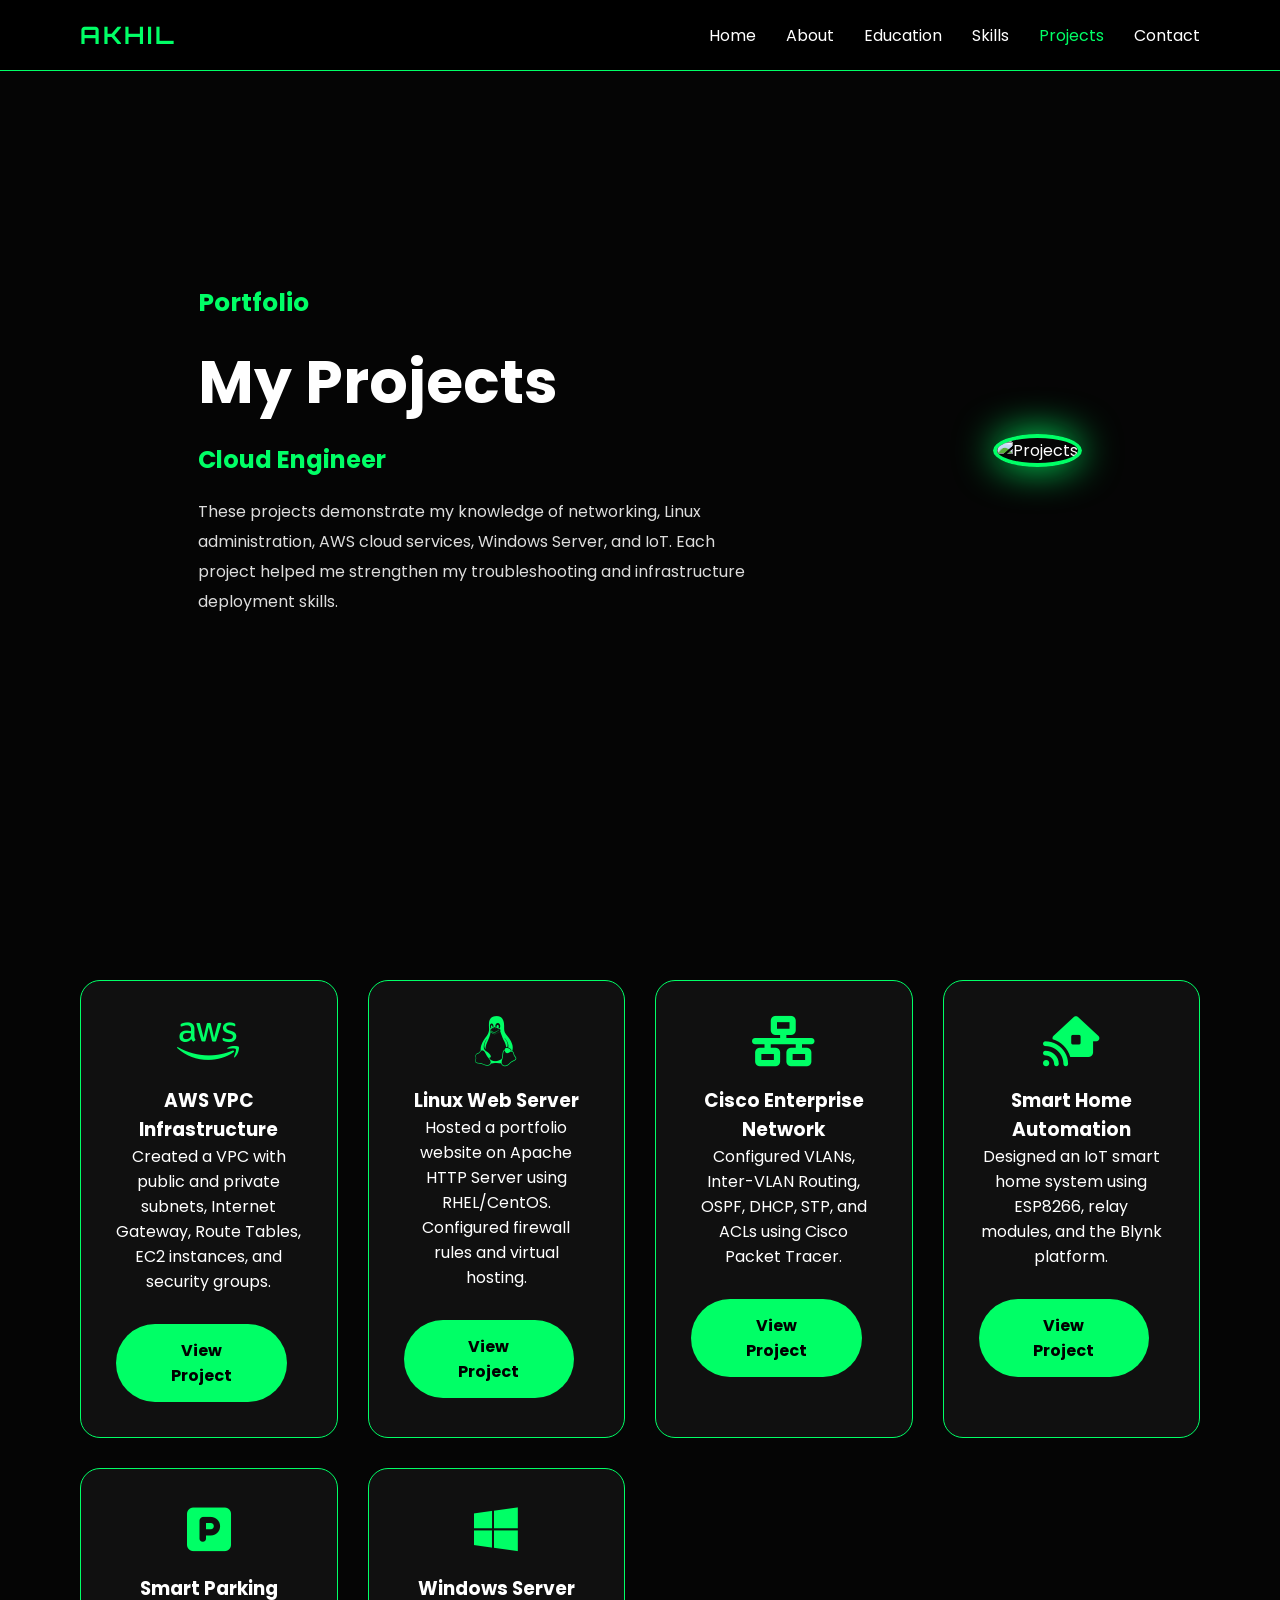
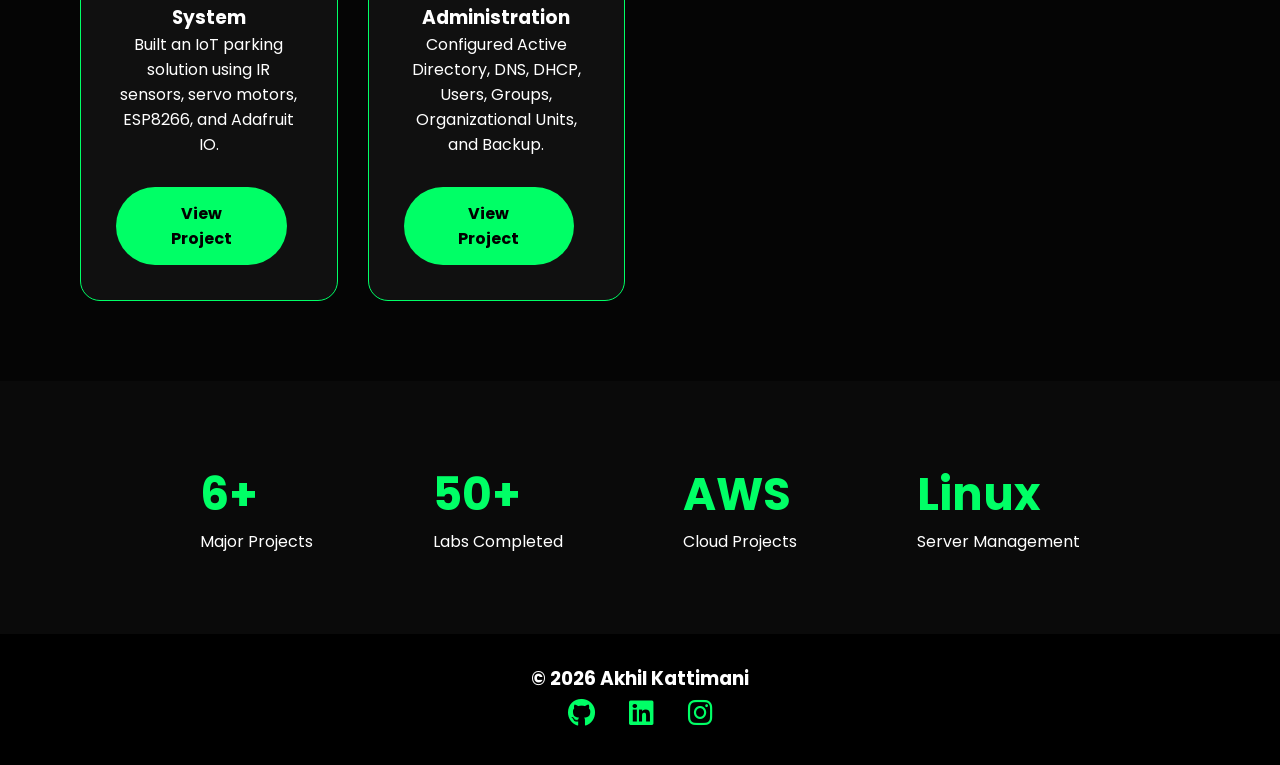
==== projects.html @ 7bd643cf "Add files via upload" ====
<!DOCTYPE html>
<html lang="en">

<head>
<meta charset="UTF-8">
<meta name="viewport" content="width=device-width, initial-scale=1.0">

<title>Projects | Akhil Kattimani</title>

<link rel="stylesheet" href="css/style.css">

<link href="https://fonts.googleapis.com/css2?family=Orbitron:wght@400;700&family=Poppins:wght@300;400;600&display=swap" rel="stylesheet">

<link rel="stylesheet" href="https://cdnjs.cloudflare.com/ajax/libs/font-awesome/6.5.2/css/all.min.css">

</head>

<body>

<header>

<div class="logo">
<h2>AKHIL</h2>
</div>

<nav>
<ul>
<li><a href="index.html">Home</a></li>
<li><a href="about.html">About</a></li>
<li><a href="education.html">Education</a></li>
<li><a href="skills.html">Skills</a></li>
<li><a href="projects.html">Projects</a></li>
<li><a href="contact.html">Contact</a></li>
</ul>
</nav>

</header>

<section class="hero">

<div class="hero-left">

<h4>Portfolio</h4>

<h1>My Projects</h1>

<h2>Hands-on Learning Through Practical Labs</h2>

<p>
These projects demonstrate my knowledge of networking, Linux administration,
AWS cloud services, Windows Server, and IoT. Each project helped me strengthen
my troubleshooting and infrastructure deployment skills.
</p>

</div>

<div class="hero-right">
<img src="images/network.png" alt="Projects">
</div>

</section>

<section class="cards">

<div class="card">
<i class="fa-brands fa-aws"></i>
<h3>AWS VPC Infrastructure</h3>

<p>
Created a VPC with public and private subnets, Internet Gateway,
Route Tables, EC2 instances, and security groups.
</p>

<a href="#" class="btn">View Project</a>

</div>

<div class="card">

<i class="fa-brands fa-linux"></i>

<h3>Linux Web Server</h3>

<p>
Hosted a portfolio website on Apache HTTP Server using RHEL/CentOS.
Configured firewall rules and virtual hosting.
</p>

<a href="#" class="btn">View Project</a>

</div>

<div class="card">

<i class="fa-solid fa-network-wired"></i>

<h3>Cisco Enterprise Network</h3>

<p>
Configured VLANs, Inter-VLAN Routing, OSPF, DHCP,
STP, and ACLs using Cisco Packet Tracer.
</p>

<a href="#" class="btn">View Project</a>

</div>

<div class="card">

<i class="fa-solid fa-house-signal"></i>

<h3>Smart Home Automation</h3>

<p>
Designed an IoT smart home system using ESP8266,
relay modules, and the Blynk platform.
</p>

<a href="#" class="btn">View Project</a>

</div>

<div class="card">

<i class="fa-solid fa-square-parking"></i>

<h3>Smart Parking System</h3>

<p>
Built an IoT parking solution using IR sensors,
servo motors, ESP8266, and Adafruit IO.
</p>

<a href="#" class="btn">View Project</a>

</div>

<div class="card">

<i class="fa-brands fa-windows"></i>

<h3>Windows Server Administration</h3>

<p>
Configured Active Directory, DNS, DHCP,
Users, Groups, Organizational Units, and Backup.
</p>

<a href="#" class="btn">View Project</a>

</div>

</section>

<section class="stats">

<div>
<h1>6+</h1>
<p>Major Projects</p>
</div>

<div>
<h1>50+</h1>
<p>Labs Completed</p>
</div>

<div>
<h1>AWS</h1>
<p>Cloud Projects</p>
</div>

<div>
<h1>Linux</h1>
<p>Server Management</p>
</div>

</section>

<footer>

<h3>© 2026 Akhil Kattimani</h3>

<div class="social">
<a href="#"><i class="fab fa-github"></i></a>
<a href="#"><i class="fab fa-linkedin"></i></a>
<a href="#"><i class="fab fa-instagram"></i></a>
</div>

</footer>

<script src="js/script.js"></script>

</body>
</html>
---- css/style.css ----
/* Google Fonts */
@import url('https://fonts.googleapis.com/css2?family=Orbitron:wght@500;700&family=Poppins:wght@300;400;600&display=swap');

*{
    margin:0;
    padding:0;
    box-sizing:border-box;
    scroll-behavior:smooth;
}

body{
    font-family:'Poppins',sans-serif;
    background:#050505;
    color:#fff;
    overflow-x:hidden;
}

/* Matrix Background */

body::before{
    content:"";
    position:fixed;
    top:0;
    left:0;
    width:100%;
    height:100%;
    background:url("../images/hacker-bg.jpg") center/cover no-repeat;
    opacity:.15;
    z-index:-2;
}

body::after{
    content:"";
    position:fixed;
    width:100%;
    height:100%;
    background:linear-gradient(to bottom,#000,#001500,#000);
    z-index:-1;
}

/* Navbar */

header{
    position:fixed;
    width:100%;
    top:0;
    display:flex;
    justify-content:space-between;
    align-items:center;
    padding:20px 80px;
    background:rgba(0,0,0,.85);
    backdrop-filter:blur(8px);
    border-bottom:1px solid #00ff66;
}

.logo h2{
    color:#00ff66;
    font-family:'Orbitron',sans-serif;
    letter-spacing:3px;
}

nav ul{
    display:flex;
    list-style:none;
}

nav ul li{
    margin-left:30px;
}

nav ul li a{
    color:white;
    text-decoration:none;
    transition:.3s;
}

nav ul li a:hover{
    color:#00ff66;
}

/* Hero */

.hero{
    min-height:100vh;
    display:flex;
    justify-content:space-around;
    align-items:center;
    padding:120px 80px;
}

.hero-left{
    width:50%;
}

.hero-left h4{
    color:#00ff66;
    font-size:25px;
}

.hero-left h1{
    font-size:60px;
    margin:15px 0;
}

.hero-left h2{
    color:#00ff66;
    margin-bottom:20px;
}

.hero-left p{
    line-height:30px;
    color:#ddd;
}

.hero-right img{
    width:350px;
    border-radius:50%;
    border:4px solid #00ff66;
    box-shadow:0 0 40px #00ff66;
}

/* Buttons */

.btn,
.btn2{

display:inline-block;

margin-top:30px;

padding:14px 35px;

border-radius:40px;

text-decoration:none;

font-weight:bold;

transition:.4s;

}

.btn{
background:#00ff66;
color:black;
margin-right:15px;
}

.btn:hover{
box-shadow:0 0 25px #00ff66;
transform:translateY(-5px);
}

.btn2{
border:2px solid #00ff66;
color:#00ff66;
}

.btn2:hover{
background:#00ff66;
color:black;
}

/* Cards */

.cards{
display:grid;
grid-template-columns:repeat(auto-fit,minmax(250px,1fr));
gap:30px;
padding:80px;
}

.card{
background:#101010;
padding:35px;
text-align:center;
border-radius:20px;
transition:.4s;
border:1px solid #00ff66;
}

.card:hover{
transform:translateY(-10px);
box-shadow:0 0 20px #00ff66;
}

.card i{
font-size:50px;
color:#00ff66;
margin-bottom:20px;
}

/* Stats */

.stats{
display:flex;
justify-content:space-evenly;
padding:80px;
background:#0a0a0a;
}

.stats h1{
font-size:45px;
color:#00ff66;
}

.stats p{
text-align:center;
}

/* Footer */

footer{
padding:30px;
text-align:center;
background:#000;
}

.social a{
color:#00ff66;
font-size:28px;
margin:15px;
transition:.3s;
}

.social a:hover{
color:white;
}

/* Responsive */

@media(max-width:900px){

header{
padding:20px;
flex-direction:column;
}

nav ul{
margin-top:20px;
flex-wrap:wrap;
justify-content:center;
}

.hero{
flex-direction:column-reverse;
text-align:center;
}

.hero-left,
.hero-right{
width:100%;
}

.hero-left h1{
font-size:40px;
}

.hero-right img{
width:250px;
margin-bottom:40px;
}

.stats{
flex-direction:column;
gap:30px;
}

.cards{
padding:30px;
}

}

.progress{
width:100%;
height:20px;
background:#222;
border-radius:30px;
margin-top:15px;
overflow:hidden;
}

.bar{
height:100%;
background:#00ff66;
text-align:right;
padding-right:10px;
line-height:20px;
font-size:12px;
font-weight:bold;
color:#000;
border-radius:30px;
}

.ccna{width:90%;}
.linux{width:88%;}
.aws{width:85%;}
.windows{width:80%;}
.shell{width:75%;}
.git{width:80%;}
.docker{width:60%;}
.k8s{width:50%;}


input,
textarea{

width:100%;
padding:15px;
border:none;
outline:none;
background:#1a1a1a;
color:white;
border:1px solid #00ff66;
border-radius:8px;
font-size:16px;

}

textarea{

resize:none;

}

form button{

cursor:pointer;

}
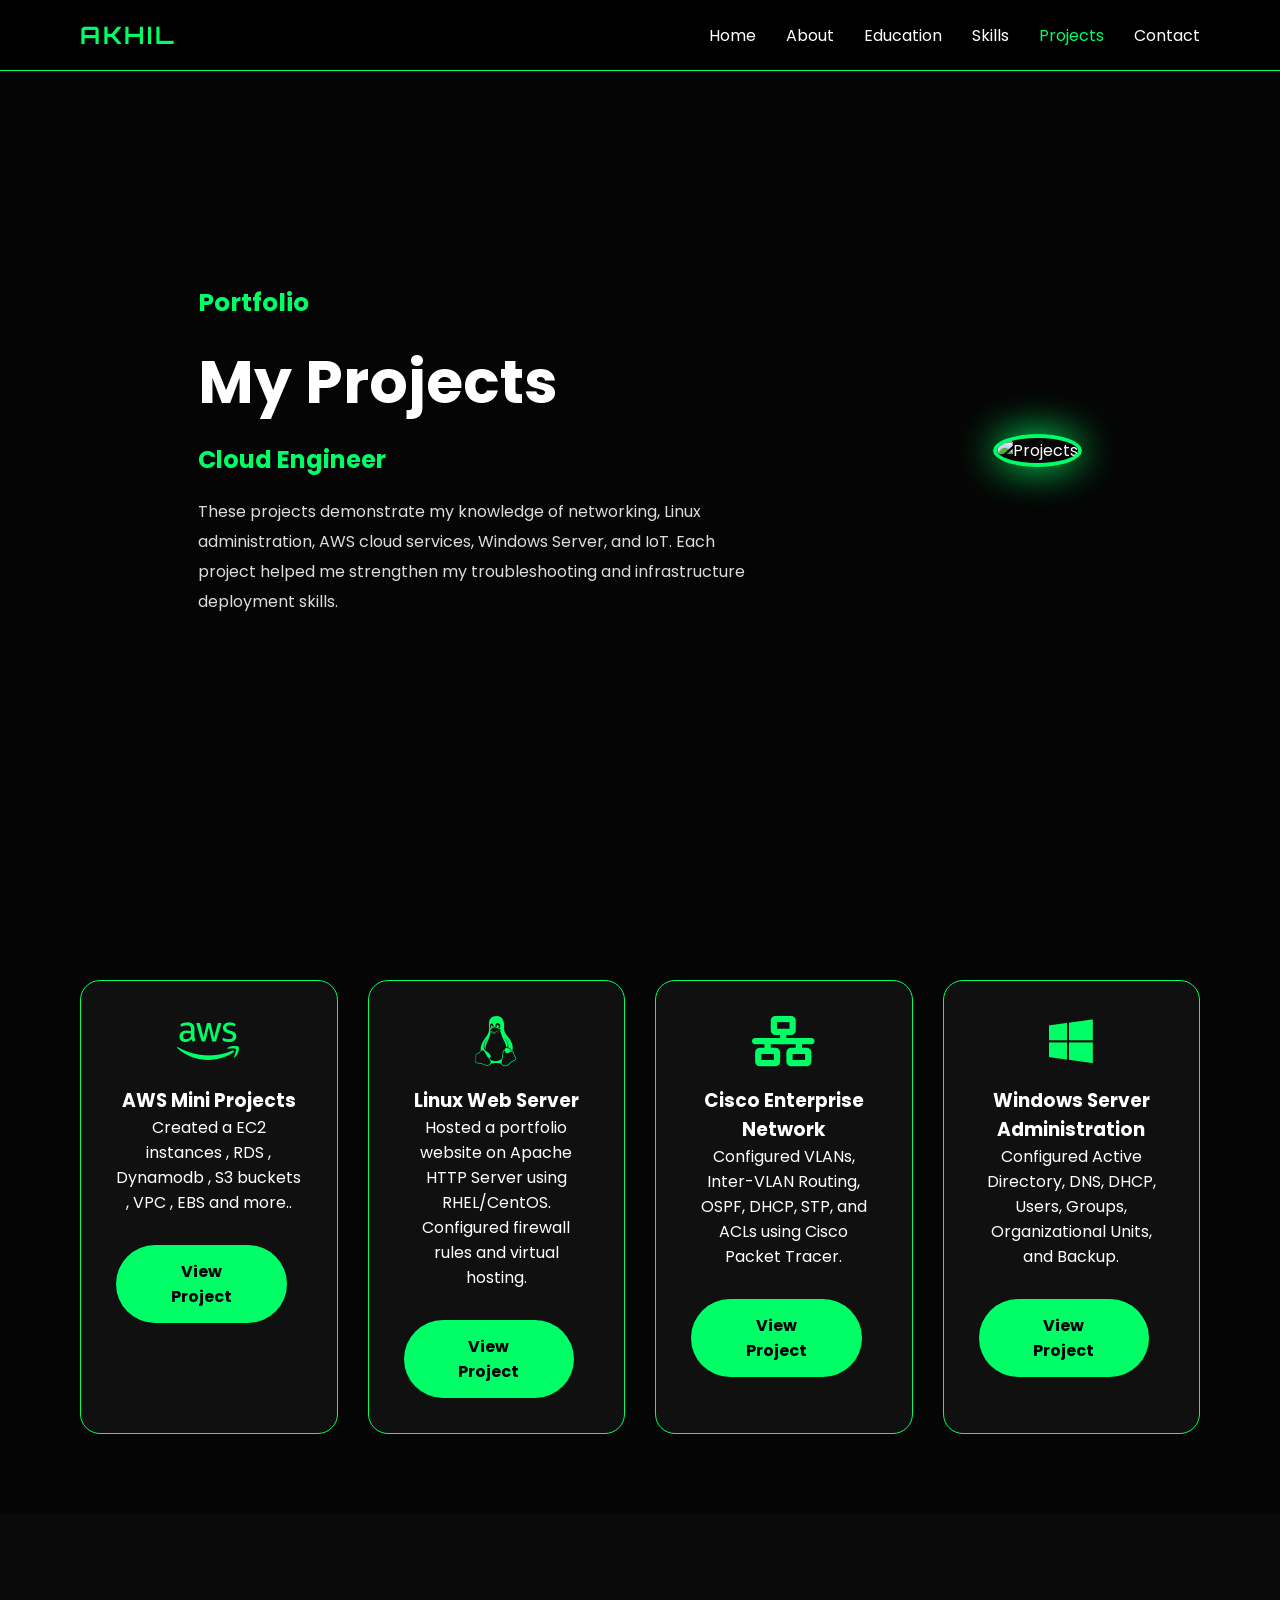
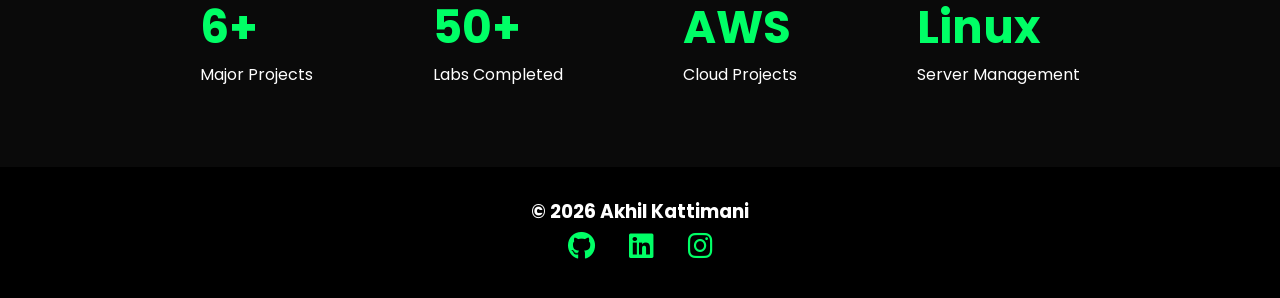
==== commit 213e0028: "Update projects.html" ====
--- a/projects.html
+++ b/projects.html
@@ -64,11 +64,10 @@
 
 <div class="card">
 <i class="fa-brands fa-aws"></i>
-<h3>AWS VPC Infrastructure</h3>
+<h3>AWS Mini Projects</h3>
 
 <p>
-Created a VPC with public and private subnets, Internet Gateway,
-Route Tables, EC2 instances, and security groups.
+Created a EC2 instances , RDS , Dynamodb , S3 buckets , VPC , EBS and more..
 </p>
 
 <a href="#" class="btn">View Project</a>
@@ -86,7 +85,7 @@
 Configured firewall rules and virtual hosting.
 </p>
 
-<a href="#" class="btn">View Project</a>
+<a href="https://github.com/Akhilkattimani/Redhat-linux-practicals" class="btn">View Project</a>
 
 </div>
 
@@ -101,41 +100,12 @@
 STP, and ACLs using Cisco Packet Tracer.
 </p>
 
-<a href="#" class="btn">View Project</a>
+<a href="https://github.com/Akhilkattimani/CCNA-Networking-Lab" class="btn">View Project</a>
 
 </div>
 
 <div class="card">
 
-<i class="fa-solid fa-house-signal"></i>
-
-<h3>Smart Home Automation</h3>
-
-<p>
-Designed an IoT smart home system using ESP8266,
-relay modules, and the Blynk platform.
-</p>
-
-<a href="#" class="btn">View Project</a>
-
-</div>
-
-<div class="card">
-
-<i class="fa-solid fa-square-parking"></i>
-
-<h3>Smart Parking System</h3>
-
-<p>
-Built an IoT parking solution using IR sensors,
-servo motors, ESP8266, and Adafruit IO.
-</p>
-
-<a href="#" class="btn">View Project</a>
-
-</div>
-
-<div class="card">
 
 <i class="fa-brands fa-windows"></i>
 
@@ -191,4 +161,4 @@
 <script src="js/script.js"></script>
 
 </body>
-</html>+</html>
